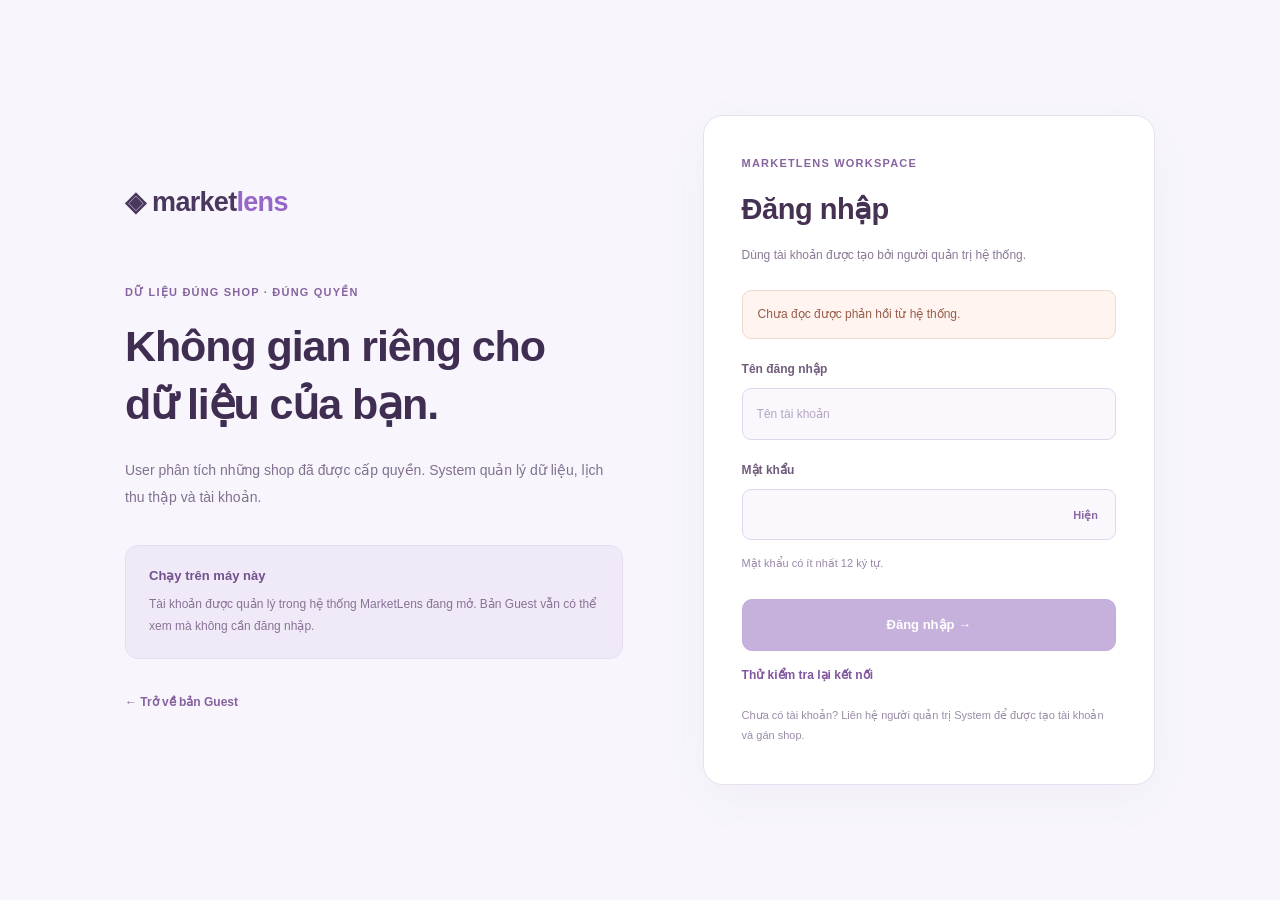
==== static/auth.html @ 408aa25c "Prepare MarketLens for free hosting" ====
<!doctype html>
<html lang="vi"><head><meta charset="utf-8"><meta name="viewport" content="width=device-width,initial-scale=1">
<title>MarketLens | Đăng nhập</title><meta name="description" content="Đăng nhập vào không gian phân tích và quản trị MarketLens trên máy này.">
<link rel="stylesheet" href="/static/auth.css?v=20261016-auth-03"></head>
<body class="auth-page"><main class="auth-layout"><section class="auth-intro"><a class="auth-brand" href="/">◈ market<span>lens</span></a><span class="auth-eyebrow">DỮ LIỆU ĐÚNG SHOP · ĐÚNG QUYỀN</span><h1>Không gian riêng cho dữ liệu của bạn.</h1><p>User phân tích những shop đã được cấp quyền. System quản lý dữ liệu, lịch thu thập và tài khoản.</p><div class="auth-intro-note"><strong>Chạy trên máy này</strong><p>Tài khoản được quản lý trong hệ thống MarketLens đang mở. Bản Guest vẫn có thể xem mà không cần đăng nhập.</p></div><a class="auth-back" href="/">← Trở về bản Guest</a></section><section class="auth-card" aria-labelledby="authTitle"><span class="auth-eyebrow" id="authModeLabel">MARKETLENS WORKSPACE</span><h2 id="authTitle">Đăng nhập</h2><p id="authDescription">Dùng tài khoản được tạo bởi người quản trị hệ thống.</p><div id="authStatus" class="auth-status" role="status" aria-live="polite">Đang kiểm tra hệ thống…</div><form id="authForm"><label for="authUsername">Tên đăng nhập</label><input id="authUsername" name="username" autocomplete="username" minlength="3" maxlength="80" required placeholder="Tên tài khoản" disabled><label for="authPassword">Mật khẩu</label><div class="auth-password"><input id="authPassword" name="password" type="password" autocomplete="current-password" minlength="12" maxlength="256" required disabled><button type="button" id="authShowPassword" aria-controls="authPassword" aria-pressed="false">Hiện</button></div><div id="authConfirmWrap" hidden><label for="authConfirmPassword">Nhập lại mật khẩu</label><input id="authConfirmPassword" name="confirm_password" type="password" autocomplete="new-password" minlength="12" maxlength="256" disabled></div><p class="auth-password-note" id="authPasswordNote">Mật khẩu có ít nhất 12 ký tự.</p><button type="submit" class="auth-submit" id="authSubmit" disabled>Đăng nhập →</button></form><button type="button" class="auth-retry" id="authRetry" hidden>Thử kiểm tra lại kết nối</button><p class="auth-help" id="authHelp">Chưa có tài khoản? Liên hệ người quản trị System để được tạo tài khoản và gán shop.</p></section></main><script src="/static/auth.js?v=20261016-auth-03" defer></script></body></html>
---- static/auth.css ----
[hidden]{display:none!important}.auth-account{display:flex;align-items:center;gap:11px}.auth-account>[data-auth-account-name]{font-size:12px;color:#655477;font-weight:700;max-width:180px;overflow:hidden;text-overflow:ellipsis;white-space:nowrap}.auth-data-owner{font-size:11px;line-height:1.8;color:#7c6c8b}.auth-page{margin:0;background:#f8f6fc;color:#50425f;font-family:Inter,-apple-system,BlinkMacSystemFont,"Segoe UI",sans-serif}.auth-page *{box-sizing:border-box}.auth-layout{display:grid;grid-template-columns:1.1fr 1fr;max-width:1100px;margin:auto;min-height:100vh;gap:80px;align-items:center;padding:60px 35px}.auth-intro{padding:20px 0}.auth-brand{display:block;font-size:27px;font-weight:800;text-decoration:none;color:#49375e;letter-spacing:-.7px;margin-bottom:65px}.auth-brand>span{color:#9667c9}.auth-eyebrow{display:block;font-size:11px;font-weight:800;letter-spacing:1.2px;color:#87649f;line-height:1.8;margin-bottom:14px}.auth-intro h1{font-size:43px;line-height:1.35;letter-spacing:-1.1px;color:#3f2d52;margin:0 0 24px;font-weight:750;max-width:450px}.auth-intro>p{font-size:14px;line-height:1.95;color:#81708f;margin:0 0 30px}.auth-intro-note{border:1px solid #e7ddf1;background:#f0eaf8;border-radius:13px;padding:20px 23px;margin:33px 0}.auth-intro-note strong{font-size:13px;color:#72518c}.auth-intro-note p{font-size:12px;line-height:1.9;color:#897295;margin:9px 0 0}.auth-back{display:inline-block;font-size:12px;line-height:1.8;color:#85629e;text-decoration:none;font-weight:700}.auth-back:hover{text-decoration:underline}.auth-card{background:#fff;border:1px solid #e7e0ef;border-radius:20px;padding:38px;box-shadow:0 14px 50px #6442810b}.auth-card h2{font-size:29px;line-height:1.45;letter-spacing:-.5px;color:#453151;margin:0 0 14px}.auth-card>p{font-size:12px;line-height:1.95;color:#8b7896;margin:0 0 23px}.auth-status{font-size:12px;line-height:1.9;padding:12px 15px;border-radius:9px;background:#f6f1fb;color:#7a5d91;margin:20px 0;overflow-wrap:anywhere}.auth-status-error{background:#fff4ef;border:1px solid #edd9d0;color:#985c49}.auth-card label{display:block;font-size:12px;font-weight:700;color:#705d7c;margin:20px 0 8px;line-height:1.8}.auth-card input{width:100%;border:1px solid #e2d7ed;border-radius:9px;padding:12px 14px;font-size:14px;font-family:inherit;line-height:1.8;color:#5f476e;background:#fff;min-width:0}.auth-card input:focus{outline:2px solid #e8d9f6;border-color:#b79acb}.auth-card input:disabled{background:#faf8fd}.auth-card input::placeholder{color:#b4a4c1;font-size:12px}.auth-password{position:relative}.auth-password input{padding-right:65px}.auth-password button{position:absolute;right:10px;top:50%;transform:translateY(-50%);background:none;border:0;font-family:inherit;font-size:11px;font-weight:700;color:#8d6aa6;padding:8px;cursor:pointer}.auth-password-note{font-size:11px;line-height:1.8;color:#9a88a7;margin:14px 0 0}.auth-submit{display:block;width:100%;font-family:inherit;font-size:13px;font-weight:750;line-height:1.8;color:#fff;background:#9872c2;border:1px solid #9368bc;border-radius:10px;padding:13px 18px;margin-top:25px;cursor:pointer}.auth-submit:disabled{opacity:.55;cursor:wait}.auth-retry{font-family:inherit;background:none;border:0;color:#80569e;font-size:12px;font-weight:700;cursor:pointer;margin-top:17px;padding:0}.auth-card>.auth-help{font-size:11px;color:#9b8ba7;line-height:1.9;margin:22px 0 0}@media(max-width:800px){.auth-layout{grid-template-columns:1fr;max-width:550px;gap:30px;padding:30px 23px}.auth-intro{padding:0}.auth-brand{margin-bottom:30px}.auth-intro h1{font-size:31px;max-width:420px}.auth-intro-note{display:none}.auth-intro>p{font-size:12px;margin-bottom:20px}.auth-card{padding:28px}.auth-card h2{font-size:26px}}@media(max-width:600px){.auth-account{gap:7px}.auth-account>[data-auth-account-name]{max-width:95px;font-size:11px}.auth-account .btn{font-size:10px;padding:7px}.auth-account .secure{display:none}.auth-layout{padding:25px 18px}.auth-card{padding:25px 22px}}
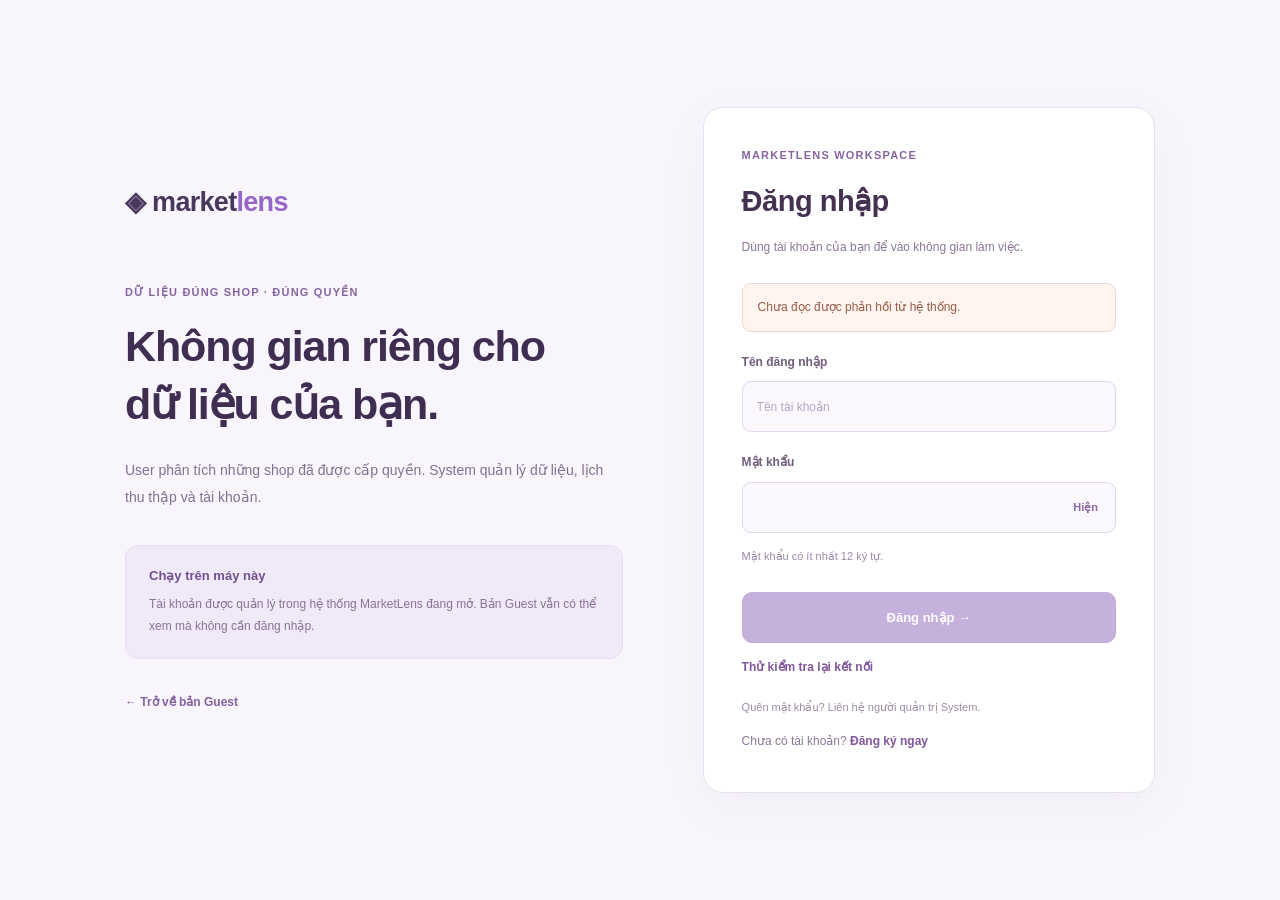
==== commit b7ac8b81: "Add self-service registration and login/register buttons on home and auth pages Co-Authored-By: Clau" ====
--- a/static/auth.html
+++ b/static/auth.html
@@ -1,5 +1,5 @@
 <!doctype html>
 <html lang="vi"><head><meta charset="utf-8"><meta name="viewport" content="width=device-width,initial-scale=1">
 <title>MarketLens | Đăng nhập</title><meta name="description" content="Đăng nhập vào không gian phân tích và quản trị MarketLens trên máy này.">
-<link rel="stylesheet" href="/static/auth.css?v=20261016-auth-03"></head>
-<body class="auth-page"><main class="auth-layout"><section class="auth-intro"><a class="auth-brand" href="/">◈ market<span>lens</span></a><span class="auth-eyebrow">DỮ LIỆU ĐÚNG SHOP · ĐÚNG QUYỀN</span><h1>Không gian riêng cho dữ liệu của bạn.</h1><p>User phân tích những shop đã được cấp quyền. System quản lý dữ liệu, lịch thu thập và tài khoản.</p><div class="auth-intro-note"><strong>Chạy trên máy này</strong><p>Tài khoản được quản lý trong hệ thống MarketLens đang mở. Bản Guest vẫn có thể xem mà không cần đăng nhập.</p></div><a class="auth-back" href="/">← Trở về bản Guest</a></section><section class="auth-card" aria-labelledby="authTitle"><span class="auth-eyebrow" id="authModeLabel">MARKETLENS WORKSPACE</span><h2 id="authTitle">Đăng nhập</h2><p id="authDescription">Dùng tài khoản được tạo bởi người quản trị hệ thống.</p><div id="authStatus" class="auth-status" role="status" aria-live="polite">Đang kiểm tra hệ thống…</div><form id="authForm"><label for="authUsername">Tên đăng nhập</label><input id="authUsername" name="username" autocomplete="username" minlength="3" maxlength="80" required placeholder="Tên tài khoản" disabled><label for="authPassword">Mật khẩu</label><div class="auth-password"><input id="authPassword" name="password" type="password" autocomplete="current-password" minlength="12" maxlength="256" required disabled><button type="button" id="authShowPassword" aria-controls="authPassword" aria-pressed="false">Hiện</button></div><div id="authConfirmWrap" hidden><label for="authConfirmPassword">Nhập lại mật khẩu</label><input id="authConfirmPassword" name="confirm_password" type="password" autocomplete="new-password" minlength="12" maxlength="256" disabled></div><p class="auth-password-note" id="authPasswordNote">Mật khẩu có ít nhất 12 ký tự.</p><button type="submit" class="auth-submit" id="authSubmit" disabled>Đăng nhập →</button></form><button type="button" class="auth-retry" id="authRetry" hidden>Thử kiểm tra lại kết nối</button><p class="auth-help" id="authHelp">Chưa có tài khoản? Liên hệ người quản trị System để được tạo tài khoản và gán shop.</p></section></main><script src="/static/auth.js?v=20261016-auth-03" defer></script></body></html>
+<link rel="stylesheet" href="/static/auth.css?v=20261016-auth-04"></head>
+<body class="auth-page"><main class="auth-layout"><section class="auth-intro"><a class="auth-brand" href="/">◈ market<span>lens</span></a><span class="auth-eyebrow">DỮ LIỆU ĐÚNG SHOP · ĐÚNG QUYỀN</span><h1>Không gian riêng cho dữ liệu của bạn.</h1><p>User phân tích những shop đã được cấp quyền. System quản lý dữ liệu, lịch thu thập và tài khoản.</p><div class="auth-intro-note"><strong>Chạy trên máy này</strong><p>Tài khoản được quản lý trong hệ thống MarketLens đang mở. Bản Guest vẫn có thể xem mà không cần đăng nhập.</p></div><a class="auth-back" href="/">← Trở về bản Guest</a></section><section class="auth-card" aria-labelledby="authTitle"><span class="auth-eyebrow" id="authModeLabel">MARKETLENS WORKSPACE</span><h2 id="authTitle">Đăng nhập</h2><p id="authDescription">Dùng tài khoản được tạo bởi người quản trị hệ thống.</p><div id="authStatus" class="auth-status" role="status" aria-live="polite">Đang kiểm tra hệ thống…</div><form id="authForm"><label for="authUsername">Tên đăng nhập</label><input id="authUsername" name="username" autocomplete="username" minlength="3" maxlength="80" required placeholder="Tên tài khoản" disabled><label for="authPassword">Mật khẩu</label><div class="auth-password"><input id="authPassword" name="password" type="password" autocomplete="current-password" minlength="12" maxlength="256" required disabled><button type="button" id="authShowPassword" aria-controls="authPassword" aria-pressed="false">Hiện</button></div><div id="authConfirmWrap" hidden><label for="authConfirmPassword">Nhập lại mật khẩu</label><input id="authConfirmPassword" name="confirm_password" type="password" autocomplete="new-password" minlength="12" maxlength="256" disabled></div><p class="auth-password-note" id="authPasswordNote">Mật khẩu có ít nhất 12 ký tự.</p><button type="submit" class="auth-submit" id="authSubmit" disabled>Đăng nhập →</button></form><button type="button" class="auth-retry" id="authRetry" hidden>Thử kiểm tra lại kết nối</button><p class="auth-help" id="authHelp">Chưa có tài khoản? Liên hệ người quản trị System để được tạo tài khoản và gán shop.</p><p class="auth-switch" id="authSwitch"></p></section></main><script src="/static/auth.js?v=20261016-auth-04" defer></script></body></html>
--- a/static/auth.css
+++ b/static/auth.css
@@ -1 +1,3 @@
 [hidden]{display:none!important}.auth-account{display:flex;align-items:center;gap:11px}.auth-account>[data-auth-account-name]{font-size:12px;color:#655477;font-weight:700;max-width:180px;overflow:hidden;text-overflow:ellipsis;white-space:nowrap}.auth-data-owner{font-size:11px;line-height:1.8;color:#7c6c8b}.auth-page{margin:0;background:#f8f6fc;color:#50425f;font-family:Inter,-apple-system,BlinkMacSystemFont,"Segoe UI",sans-serif}.auth-page *{box-sizing:border-box}.auth-layout{display:grid;grid-template-columns:1.1fr 1fr;max-width:1100px;margin:auto;min-height:100vh;gap:80px;align-items:center;padding:60px 35px}.auth-intro{padding:20px 0}.auth-brand{display:block;font-size:27px;font-weight:800;text-decoration:none;color:#49375e;letter-spacing:-.7px;margin-bottom:65px}.auth-brand>span{color:#9667c9}.auth-eyebrow{display:block;font-size:11px;font-weight:800;letter-spacing:1.2px;color:#87649f;line-height:1.8;margin-bottom:14px}.auth-intro h1{font-size:43px;line-height:1.35;letter-spacing:-1.1px;color:#3f2d52;margin:0 0 24px;font-weight:750;max-width:450px}.auth-intro>p{font-size:14px;line-height:1.95;color:#81708f;margin:0 0 30px}.auth-intro-note{border:1px solid #e7ddf1;background:#f0eaf8;border-radius:13px;padding:20px 23px;margin:33px 0}.auth-intro-note strong{font-size:13px;color:#72518c}.auth-intro-note p{font-size:12px;line-height:1.9;color:#897295;margin:9px 0 0}.auth-back{display:inline-block;font-size:12px;line-height:1.8;color:#85629e;text-decoration:none;font-weight:700}.auth-back:hover{text-decoration:underline}.auth-card{background:#fff;border:1px solid #e7e0ef;border-radius:20px;padding:38px;box-shadow:0 14px 50px #6442810b}.auth-card h2{font-size:29px;line-height:1.45;letter-spacing:-.5px;color:#453151;margin:0 0 14px}.auth-card>p{font-size:12px;line-height:1.95;color:#8b7896;margin:0 0 23px}.auth-status{font-size:12px;line-height:1.9;padding:12px 15px;border-radius:9px;background:#f6f1fb;color:#7a5d91;margin:20px 0;overflow-wrap:anywhere}.auth-status-error{background:#fff4ef;border:1px solid #edd9d0;color:#985c49}.auth-card label{display:block;font-size:12px;font-weight:700;color:#705d7c;margin:20px 0 8px;line-height:1.8}.auth-card input{width:100%;border:1px solid #e2d7ed;border-radius:9px;padding:12px 14px;font-size:14px;font-family:inherit;line-height:1.8;color:#5f476e;background:#fff;min-width:0}.auth-card input:focus{outline:2px solid #e8d9f6;border-color:#b79acb}.auth-card input:disabled{background:#faf8fd}.auth-card input::placeholder{color:#b4a4c1;font-size:12px}.auth-password{position:relative}.auth-password input{padding-right:65px}.auth-password button{position:absolute;right:10px;top:50%;transform:translateY(-50%);background:none;border:0;font-family:inherit;font-size:11px;font-weight:700;color:#8d6aa6;padding:8px;cursor:pointer}.auth-password-note{font-size:11px;line-height:1.8;color:#9a88a7;margin:14px 0 0}.auth-submit{display:block;width:100%;font-family:inherit;font-size:13px;font-weight:750;line-height:1.8;color:#fff;background:#9872c2;border:1px solid #9368bc;border-radius:10px;padding:13px 18px;margin-top:25px;cursor:pointer}.auth-submit:disabled{opacity:.55;cursor:wait}.auth-retry{font-family:inherit;background:none;border:0;color:#80569e;font-size:12px;font-weight:700;cursor:pointer;margin-top:17px;padding:0}.auth-card>.auth-help{font-size:11px;color:#9b8ba7;line-height:1.9;margin:22px 0 0}@media(max-width:800px){.auth-layout{grid-template-columns:1fr;max-width:550px;gap:30px;padding:30px 23px}.auth-intro{padding:0}.auth-brand{margin-bottom:30px}.auth-intro h1{font-size:31px;max-width:420px}.auth-intro-note{display:none}.auth-intro>p{font-size:12px;margin-bottom:20px}.auth-card{padding:28px}.auth-card h2{font-size:26px}}@media(max-width:600px){.auth-account{gap:7px}.auth-account>[data-auth-account-name]{max-width:95px;font-size:11px}.auth-account .btn{font-size:10px;padding:7px}.auth-account .secure{display:none}.auth-layout{padding:25px 18px}.auth-card{padding:25px 22px}}
+
+.auth-card>.auth-switch{font-size:12px;color:#8b7896;margin:12px 0 0}.auth-switch a{color:#80569e;font-weight:700;text-decoration:none}.auth-switch a:hover{text-decoration:underline}
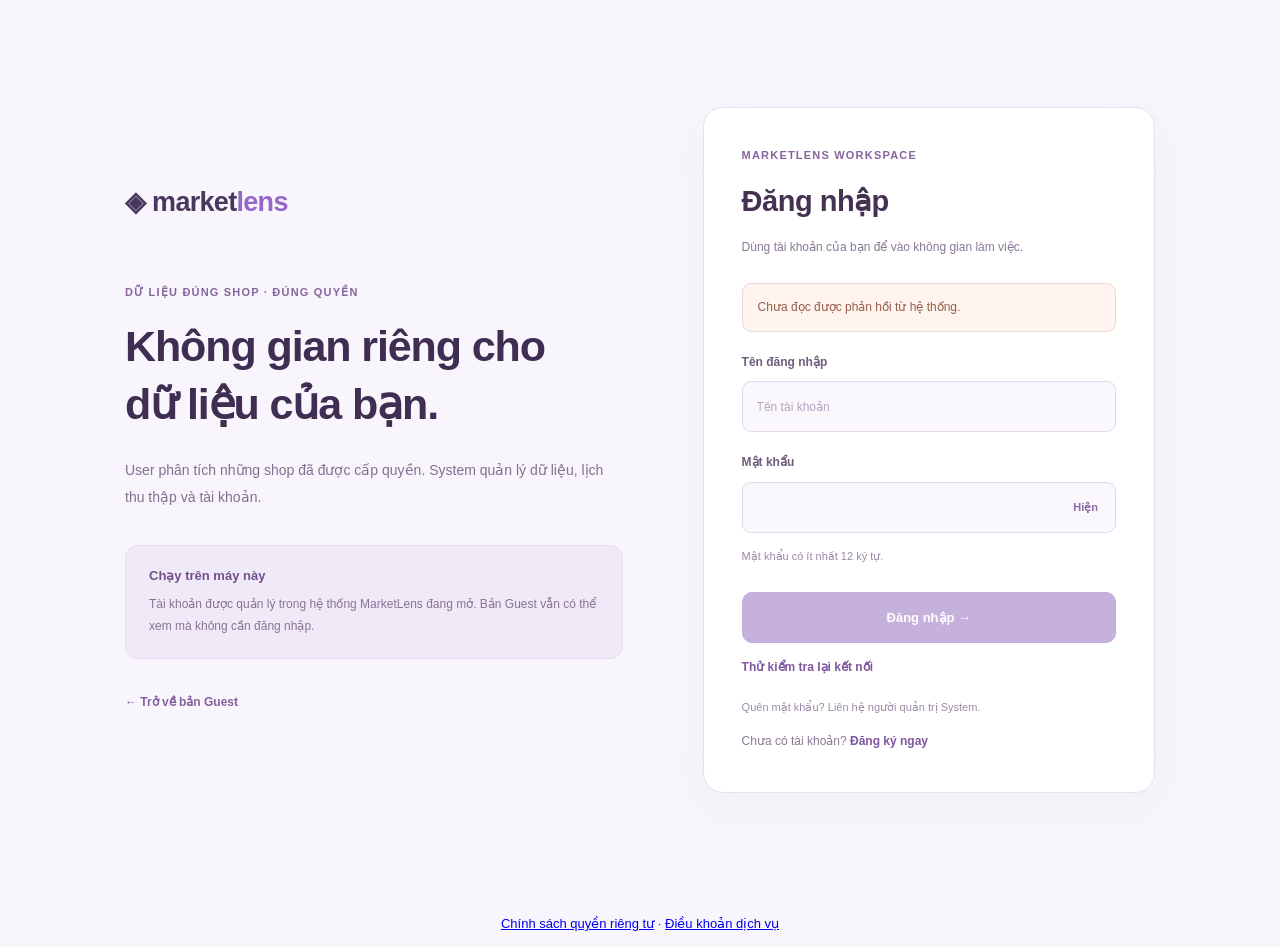
==== commit c1ef72f7: "Add public bilingual Privacy Policy (/privacy) and Terms of Service (/terms) with configurable opera" ====
--- a/static/auth.html
+++ b/static/auth.html
@@ -2,4 +2,4 @@
 <html lang="vi"><head><meta charset="utf-8"><meta name="viewport" content="width=device-width,initial-scale=1">
 <title>MarketLens | Đăng nhập</title><meta name="description" content="Đăng nhập vào không gian phân tích và quản trị MarketLens trên máy này.">
 <link rel="stylesheet" href="/static/auth.css?v=20261016-auth-04"></head>
-<body class="auth-page"><main class="auth-layout"><section class="auth-intro"><a class="auth-brand" href="/">◈ market<span>lens</span></a><span class="auth-eyebrow">DỮ LIỆU ĐÚNG SHOP · ĐÚNG QUYỀN</span><h1>Không gian riêng cho dữ liệu của bạn.</h1><p>User phân tích những shop đã được cấp quyền. System quản lý dữ liệu, lịch thu thập và tài khoản.</p><div class="auth-intro-note"><strong>Chạy trên máy này</strong><p>Tài khoản được quản lý trong hệ thống MarketLens đang mở. Bản Guest vẫn có thể xem mà không cần đăng nhập.</p></div><a class="auth-back" href="/">← Trở về bản Guest</a></section><section class="auth-card" aria-labelledby="authTitle"><span class="auth-eyebrow" id="authModeLabel">MARKETLENS WORKSPACE</span><h2 id="authTitle">Đăng nhập</h2><p id="authDescription">Dùng tài khoản được tạo bởi người quản trị hệ thống.</p><div id="authStatus" class="auth-status" role="status" aria-live="polite">Đang kiểm tra hệ thống…</div><form id="authForm"><label for="authUsername">Tên đăng nhập</label><input id="authUsername" name="username" autocomplete="username" minlength="3" maxlength="80" required placeholder="Tên tài khoản" disabled><label for="authPassword">Mật khẩu</label><div class="auth-password"><input id="authPassword" name="password" type="password" autocomplete="current-password" minlength="12" maxlength="256" required disabled><button type="button" id="authShowPassword" aria-controls="authPassword" aria-pressed="false">Hiện</button></div><div id="authConfirmWrap" hidden><label for="authConfirmPassword">Nhập lại mật khẩu</label><input id="authConfirmPassword" name="confirm_password" type="password" autocomplete="new-password" minlength="12" maxlength="256" disabled></div><p class="auth-password-note" id="authPasswordNote">Mật khẩu có ít nhất 12 ký tự.</p><button type="submit" class="auth-submit" id="authSubmit" disabled>Đăng nhập →</button></form><button type="button" class="auth-retry" id="authRetry" hidden>Thử kiểm tra lại kết nối</button><p class="auth-help" id="authHelp">Chưa có tài khoản? Liên hệ người quản trị System để được tạo tài khoản và gán shop.</p><p class="auth-switch" id="authSwitch"></p></section></main><script src="/static/auth.js?v=20261016-auth-04" defer></script></body></html>
+<body class="auth-page"><main class="auth-layout"><section class="auth-intro"><a class="auth-brand" href="/">◈ market<span>lens</span></a><span class="auth-eyebrow">DỮ LIỆU ĐÚNG SHOP · ĐÚNG QUYỀN</span><h1>Không gian riêng cho dữ liệu của bạn.</h1><p>User phân tích những shop đã được cấp quyền. System quản lý dữ liệu, lịch thu thập và tài khoản.</p><div class="auth-intro-note"><strong>Chạy trên máy này</strong><p>Tài khoản được quản lý trong hệ thống MarketLens đang mở. Bản Guest vẫn có thể xem mà không cần đăng nhập.</p></div><a class="auth-back" href="/">← Trở về bản Guest</a></section><section class="auth-card" aria-labelledby="authTitle"><span class="auth-eyebrow" id="authModeLabel">MARKETLENS WORKSPACE</span><h2 id="authTitle">Đăng nhập</h2><p id="authDescription">Dùng tài khoản được tạo bởi người quản trị hệ thống.</p><div id="authStatus" class="auth-status" role="status" aria-live="polite">Đang kiểm tra hệ thống…</div><form id="authForm"><label for="authUsername">Tên đăng nhập</label><input id="authUsername" name="username" autocomplete="username" minlength="3" maxlength="80" required placeholder="Tên tài khoản" disabled><label for="authPassword">Mật khẩu</label><div class="auth-password"><input id="authPassword" name="password" type="password" autocomplete="current-password" minlength="12" maxlength="256" required disabled><button type="button" id="authShowPassword" aria-controls="authPassword" aria-pressed="false">Hiện</button></div><div id="authConfirmWrap" hidden><label for="authConfirmPassword">Nhập lại mật khẩu</label><input id="authConfirmPassword" name="confirm_password" type="password" autocomplete="new-password" minlength="12" maxlength="256" disabled></div><p class="auth-password-note" id="authPasswordNote">Mật khẩu có ít nhất 12 ký tự.</p><button type="submit" class="auth-submit" id="authSubmit" disabled>Đăng nhập →</button></form><button type="button" class="auth-retry" id="authRetry" hidden>Thử kiểm tra lại kết nối</button><p class="auth-help" id="authHelp">Chưa có tài khoản? Liên hệ người quản trị System để được tạo tài khoản và gán shop.</p><p class="auth-switch" id="authSwitch"></p></section></main><p style="text-align:center;font-size:13px;margin:16px"><a href="/privacy">Chính sách quyền riêng tư</a> · <a href="/terms">Điều khoản dịch vụ</a></p><script src="/static/auth.js?v=20261016-auth-04" defer></script></body></html>
